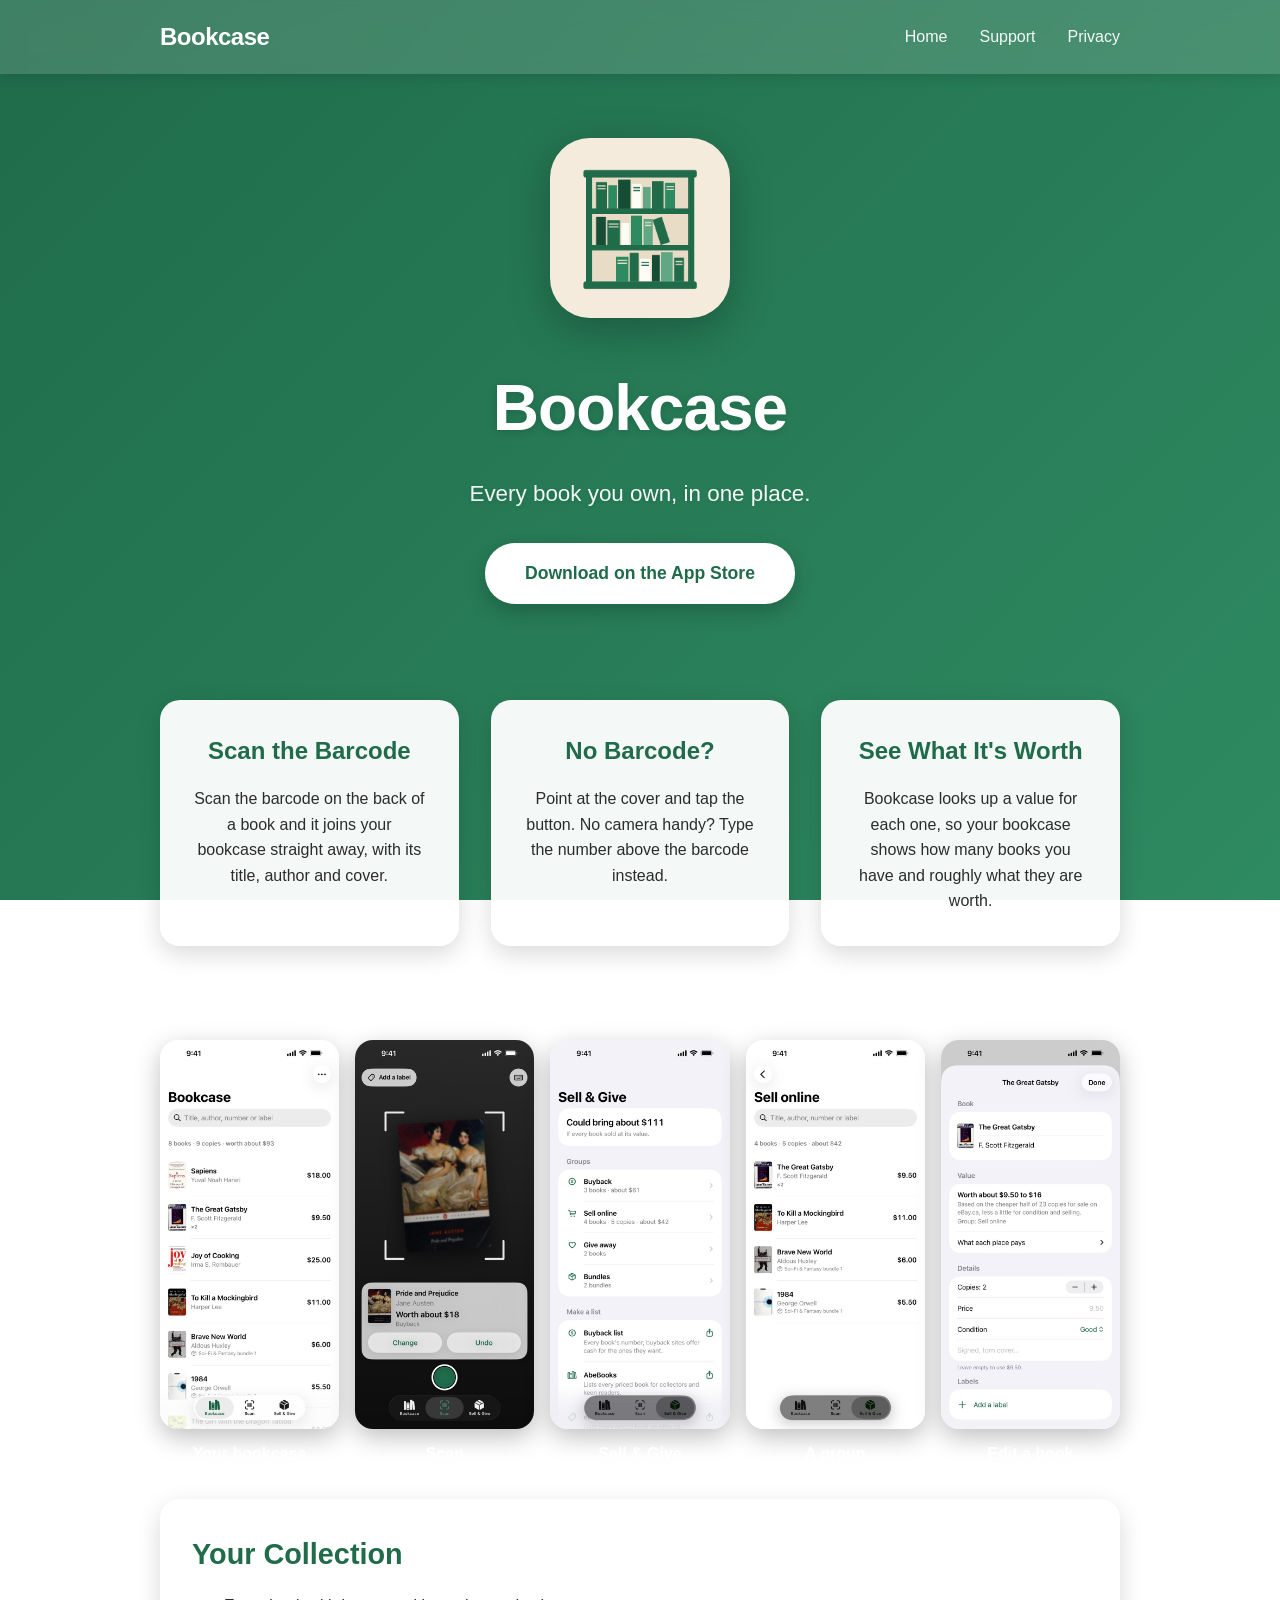
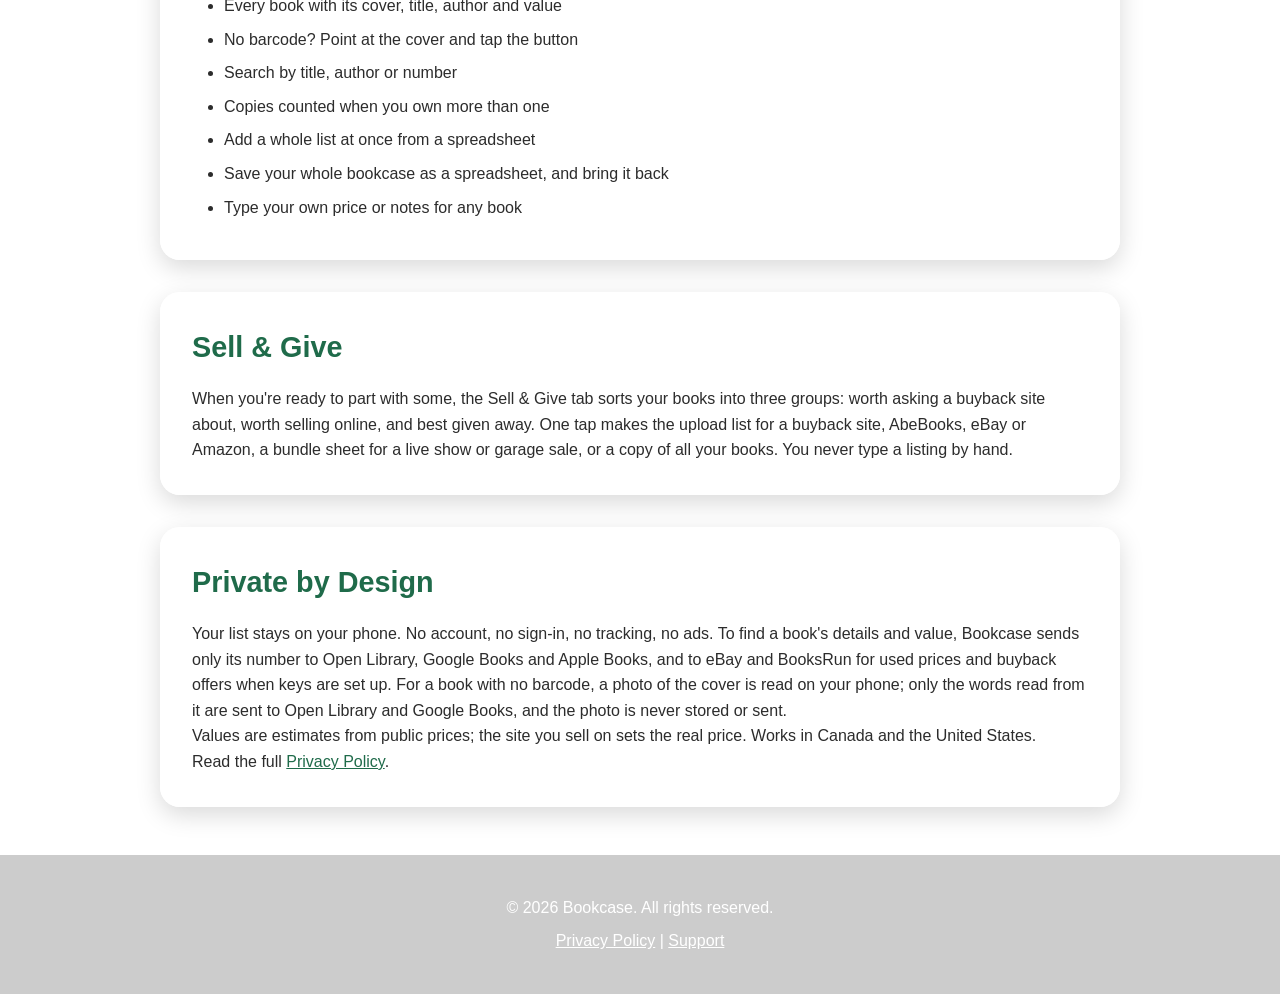
==== index.html @ 77d90b34 "Bookcase landing page, privacy policy and support page" ====
<!DOCTYPE html>
<html lang="en">
<head>
    <meta charset="UTF-8">
    <meta name="viewport" content="width=device-width, initial-scale=1.0">
    <meta name="robots" content="noindex, nofollow, noarchive">
    <title>Bookcase: Scan Your Shelf - Your books, with their value</title>
    <meta name="description" content="Scan a barcode and the book joins your bookcase with its title, cover and value. See what your collection is worth, and make a list when it's time to sell some.">
    <link rel="icon" type="image/png" href="bookcase-icon.png">
    <link rel="stylesheet" href="style.css">
</head>
<body>
    <nav>
        <div class="container">
            <h1>Bookcase</h1>
            <ul>
                <li><a href="index.html">Home</a></li>
                <li><a href="support.html">Support</a></li>
                <li><a href="privacy.html">Privacy</a></li>
            </ul>
        </div>
    </nav>

    <main class="container">
        <section class="hero">
            <div class="app-icon">
                <img src="bookcase-icon.png" alt="Bookcase App Icon" width="180" height="180">
            </div>
            <h2>Bookcase</h2>
            <p>Every book you own, in one place.</p>
            <div class="cta">
                <a href="https://apps.apple.com/app/id6824836922" class="button">Download on the App Store</a>
            </div>
        </section>

        <section class="features">
            <div class="feature-grid">
                <div class="feature">
                    <h4>Scan the Barcode</h4>
                    <p>Scan the barcode on the back of a book and it joins your bookcase straight away, with its title, author and cover.</p>
                </div>
                <div class="feature">
                    <h4>No Barcode?</h4>
                    <p>Point at the cover and tap the button. No camera handy? Type the number above the barcode instead.</p>
                </div>
                <div class="feature">
                    <h4>See What It's Worth</h4>
                    <p>Bookcase looks up a value for each one, so your bookcase shows how many books you have and roughly what they are worth.</p>
                </div>
            </div>
        </section>

        <section class="screenshots">
            <h3>See It</h3>
            <ul class="screenshot-row">
                <li>
                    <figure>
                        <img src="screenshots/01-bookcase.jpg" alt="The Bookcase tab: every book with its cover, title, author and value, and the total at the top" width="660" height="1434" loading="lazy" decoding="async">
                        <figcaption>Your bookcase</figcaption>
                    </figure>
                </li>
                <li>
                    <figure>
                        <img src="screenshots/02-scan.jpg" alt="The Scan tab: the camera reads a book, and a card shows its title, author and value" width="660" height="1434" loading="lazy" decoding="async">
                        <figcaption>Scan</figcaption>
                    </figure>
                </li>
                <li>
                    <figure>
                        <img src="screenshots/03-sell-and-give.jpg" alt="The Sell &amp; Give tab: books sorted into buyback, sell online and give away groups, with lists to make" width="660" height="1434" loading="lazy" decoding="async">
                        <figcaption>Sell &amp; Give</figcaption>
                    </figure>
                </li>
                <li>
                    <figure>
                        <img src="screenshots/04-group.jpg" alt="A group: the books to sell online, with their values" width="660" height="1434" loading="lazy" decoding="async">
                        <figcaption>A group</figcaption>
                    </figure>
                </li>
                <li>
                    <figure>
                        <img src="screenshots/05-edit.jpg" alt="The edit sheet for a book: its value, copies, price, condition, notes and labels" width="660" height="1434" loading="lazy" decoding="async">
                        <figcaption>Edit a book</figcaption>
                    </figure>
                </li>
            </ul>
        </section>

        <section>
            <h3>Your Collection</h3>
            <ul>
                <li>Every book with its cover, title, author and value</li>
                <li>No barcode? Point at the cover and tap the button</li>
                <li>Search by title, author or number</li>
                <li>Copies counted when you own more than one</li>
                <li>Add a whole list at once from a spreadsheet</li>
                <li>Save your whole bookcase as a spreadsheet, and bring it back</li>
                <li>Type your own price or notes for any book</li>
            </ul>
        </section>

        <section>
            <h3>Sell &amp; Give</h3>
            <p>When you're ready to part with some, the Sell &amp; Give tab sorts your books into three groups: worth asking a buyback site about, worth selling online, and best given away. One tap makes the upload list for a buyback site, AbeBooks, eBay or Amazon, a bundle sheet for a live show or garage sale, or a copy of all your books. You never type a listing by hand.</p>
        </section>

        <section>
            <h3>Private by Design</h3>
            <p>Your list stays on your phone. No account, no sign-in, no tracking, no ads. To find a book's details and value, Bookcase sends only its number to Open Library, Google Books and Apple Books, and to eBay and BooksRun for used prices and buyback offers when keys are set up. For a book with no barcode, a photo of the cover is read on your phone; only the words read from it are sent to Open Library and Google Books, and the photo is never stored or sent.</p>
            <p>Values are estimates from public prices; the site you sell on sets the real price. Works in Canada and the United States.</p>
            <p>Read the full <a href="privacy.html">Privacy Policy</a>.</p>
        </section>
    </main>

    <footer>
        <div class="container">
            <p>&copy; 2026 Bookcase. All rights reserved.</p>
            <p><a href="privacy.html">Privacy Policy</a> | <a href="support.html">Support</a></p>
        </div>
    </footer>
</body>
</html>
---- style.css ----
* {
    margin: 0;
    padding: 0;
    box-sizing: border-box;
}

:root {
    --gradient-start: #1F6B4A;
    --gradient-end: #2E8A61;
    --text-dark: #2c2c2c;
    --text-light: rgba(255, 255, 255, 0.95);
}

body {
    font-family: -apple-system, BlinkMacSystemFont, 'Segoe UI', Roboto, Oxygen, Ubuntu, Cantarell, sans-serif;
    line-height: 1.6;
    color: var(--text-dark);
    background: linear-gradient(135deg, var(--gradient-start) 0%, var(--gradient-end) 100%);
    background-attachment: fixed;
}

.container {
    max-width: 1000px;
    margin: 0 auto;
    padding: 0 20px;
}

/* Navigation */
nav {
    background: rgba(255, 255, 255, 0.15);
    backdrop-filter: blur(10px);
    -webkit-backdrop-filter: blur(10px);
    color: white;
    padding: 1rem 0;
    box-shadow: 0 4px 12px rgba(0, 0, 0, 0.1);
}

nav .container {
    display: flex;
    justify-content: space-between;
    align-items: center;
}

nav h1 {
    font-size: 1.5rem;
    font-weight: 700;
    letter-spacing: -0.5px;
}

nav ul {
    display: flex;
    list-style: none;
    gap: 2rem;
}

nav a {
    color: var(--text-light);
    text-decoration: none;
    transition: opacity 0.3s;
    font-weight: 500;
}

nav a:hover {
    opacity: 0.8;
}

/* Main Content */
main {
    padding: 3rem 0;
    min-height: calc(100vh - 200px);
}

main h2 {
    font-size: 2.5rem;
    margin-bottom: 1rem;
    color: white;
}

main h3 {
    font-size: 1.8rem;
    margin: 2rem 0 1rem;
    color: white;
}

main h4 {
    font-size: 1.3rem;
    margin: 1.5rem 0 0.5rem;
    color: white;
}

section {
    margin-bottom: 2rem;
}

/* Content sections (for support and privacy pages) */
main section:not(.hero):not(.features):not(.screenshots) {
    background: rgba(255, 255, 255, 0.95);
    padding: 2rem;
    border-radius: 20px;
    box-shadow: 0 8px 24px rgba(0, 0, 0, 0.15);
}

main section:not(.hero):not(.features):not(.screenshots) h3 {
    color: var(--gradient-start);
    margin-top: 0;
}

main section:not(.hero):not(.features):not(.screenshots) p,
main section:not(.hero):not(.features):not(.screenshots) li {
    color: var(--text-dark);
}

/* Hero Section */
.hero {
    text-align: center;
    padding: 4rem 0;
}

.app-icon {
    margin-bottom: 2rem;
}

.app-icon img {
    border-radius: 40px;
    box-shadow: 0 12px 40px rgba(0, 0, 0, 0.25);
    transition: transform 0.3s ease;
}

.app-icon img:hover {
    transform: scale(1.05);
}

.hero h2 {
    font-size: 4rem;
    margin-bottom: 1rem;
    font-weight: 700;
    letter-spacing: -1px;
    color: white;
    text-shadow: 0 2px 8px rgba(0, 0, 0, 0.15);
}

.hero p {
    font-size: 1.4rem;
    color: var(--text-light);
    margin-bottom: 2rem;
    text-shadow: 0 1px 4px rgba(0, 0, 0, 0.1);
}

.cta {
    margin-top: 2rem;
}

.button {
    display: inline-block;
    background: white;
    color: var(--gradient-start);
    padding: 1rem 2.5rem;
    text-decoration: none;
    border-radius: 30px;
    font-size: 1.1rem;
    font-weight: 600;
    transition: all 0.3s ease;
    box-shadow: 0 8px 20px rgba(0, 0, 0, 0.2);
}

.button:hover {
    transform: translateY(-2px);
    box-shadow: 0 12px 28px rgba(0, 0, 0, 0.25);
}

/* Features Grid */
.feature-grid {
    display: grid;
    grid-template-columns: repeat(auto-fit, minmax(250px, 1fr));
    gap: 2rem;
    margin-top: 2rem;
}

.feature {
    padding: 2rem;
    background: rgba(255, 255, 255, 0.95);
    border-radius: 20px;
    text-align: center;
    box-shadow: 0 8px 24px rgba(0, 0, 0, 0.15);
    transition: transform 0.3s ease, box-shadow 0.3s ease;
}

.feature:hover {
    transform: translateY(-4px);
    box-shadow: 0 12px 32px rgba(0, 0, 0, 0.2);
}

.feature h4 {
    margin: 0 0 1rem 0;
    font-size: 1.5rem;
    color: var(--gradient-start);
    font-weight: 700;
}

.feature p {
    color: var(--text-dark);
}

/* Screenshots: a row of five on desktop, a swipeable row on phones */
.screenshots h3 {
    text-align: center;
}

.screenshot-row {
    display: grid;
    grid-template-columns: repeat(5, 1fr);
    gap: 1rem;
    list-style: none;
    margin: 0;
    padding: 0;
}

.screenshot-row li {
    margin: 0;
}

.screenshot-row img {
    display: block;
    width: 100%;
    height: auto;
    border-radius: 18px;
    box-shadow: 0 8px 24px rgba(0, 0, 0, 0.25);
}

.screenshot-row figcaption {
    margin-top: 0.75rem;
    text-align: center;
    color: var(--text-light);
    font-weight: 600;
}

/* FAQ */
.faq {
    background: rgba(255, 255, 255, 0.95);
    padding: 1.5rem;
    margin-bottom: 1rem;
    border-radius: 15px;
    border-left: 4px solid var(--gradient-start);
    box-shadow: 0 4px 12px rgba(0, 0, 0, 0.1);
}

.faq h4 {
    margin: 0 0 0.5rem 0;
    color: var(--gradient-start);
    font-weight: 700;
}

.faq p {
    color: var(--text-dark);
}

/* Links */
a {
    color: var(--gradient-start);
}

a:hover {
    color: var(--gradient-end);
}

/* Lists */
ul {
    margin-left: 2rem;
    margin-top: 0.5rem;
}

li {
    margin-bottom: 0.5rem;
}

/* Footer */
footer {
    background: rgba(0, 0, 0, 0.2);
    backdrop-filter: blur(10px);
    -webkit-backdrop-filter: blur(10px);
    color: white;
    text-align: center;
    padding: 2rem 0;
    margin-top: 3rem;
}

footer a {
    color: white;
    text-decoration: underline;
}

footer a:hover {
    opacity: 0.8;
}

footer p {
    margin: 0.5rem 0;
}

/* Responsive */
@media (max-width: 768px) {
    nav .container {
        flex-direction: column;
        gap: 1rem;
    }

    nav ul {
        gap: 1rem;
    }

    .hero h2 {
        font-size: 2rem;
    }

    main h2 {
        font-size: 2rem;
    }

    .screenshot-row {
        display: flex;
        overflow-x: auto;
        scroll-snap-type: x mandatory;
        -webkit-overflow-scrolling: touch;
        padding-bottom: 1rem;
    }

    .screenshot-row li {
        flex: 0 0 62%;
        max-width: 260px;
        scroll-snap-align: center;
    }
}
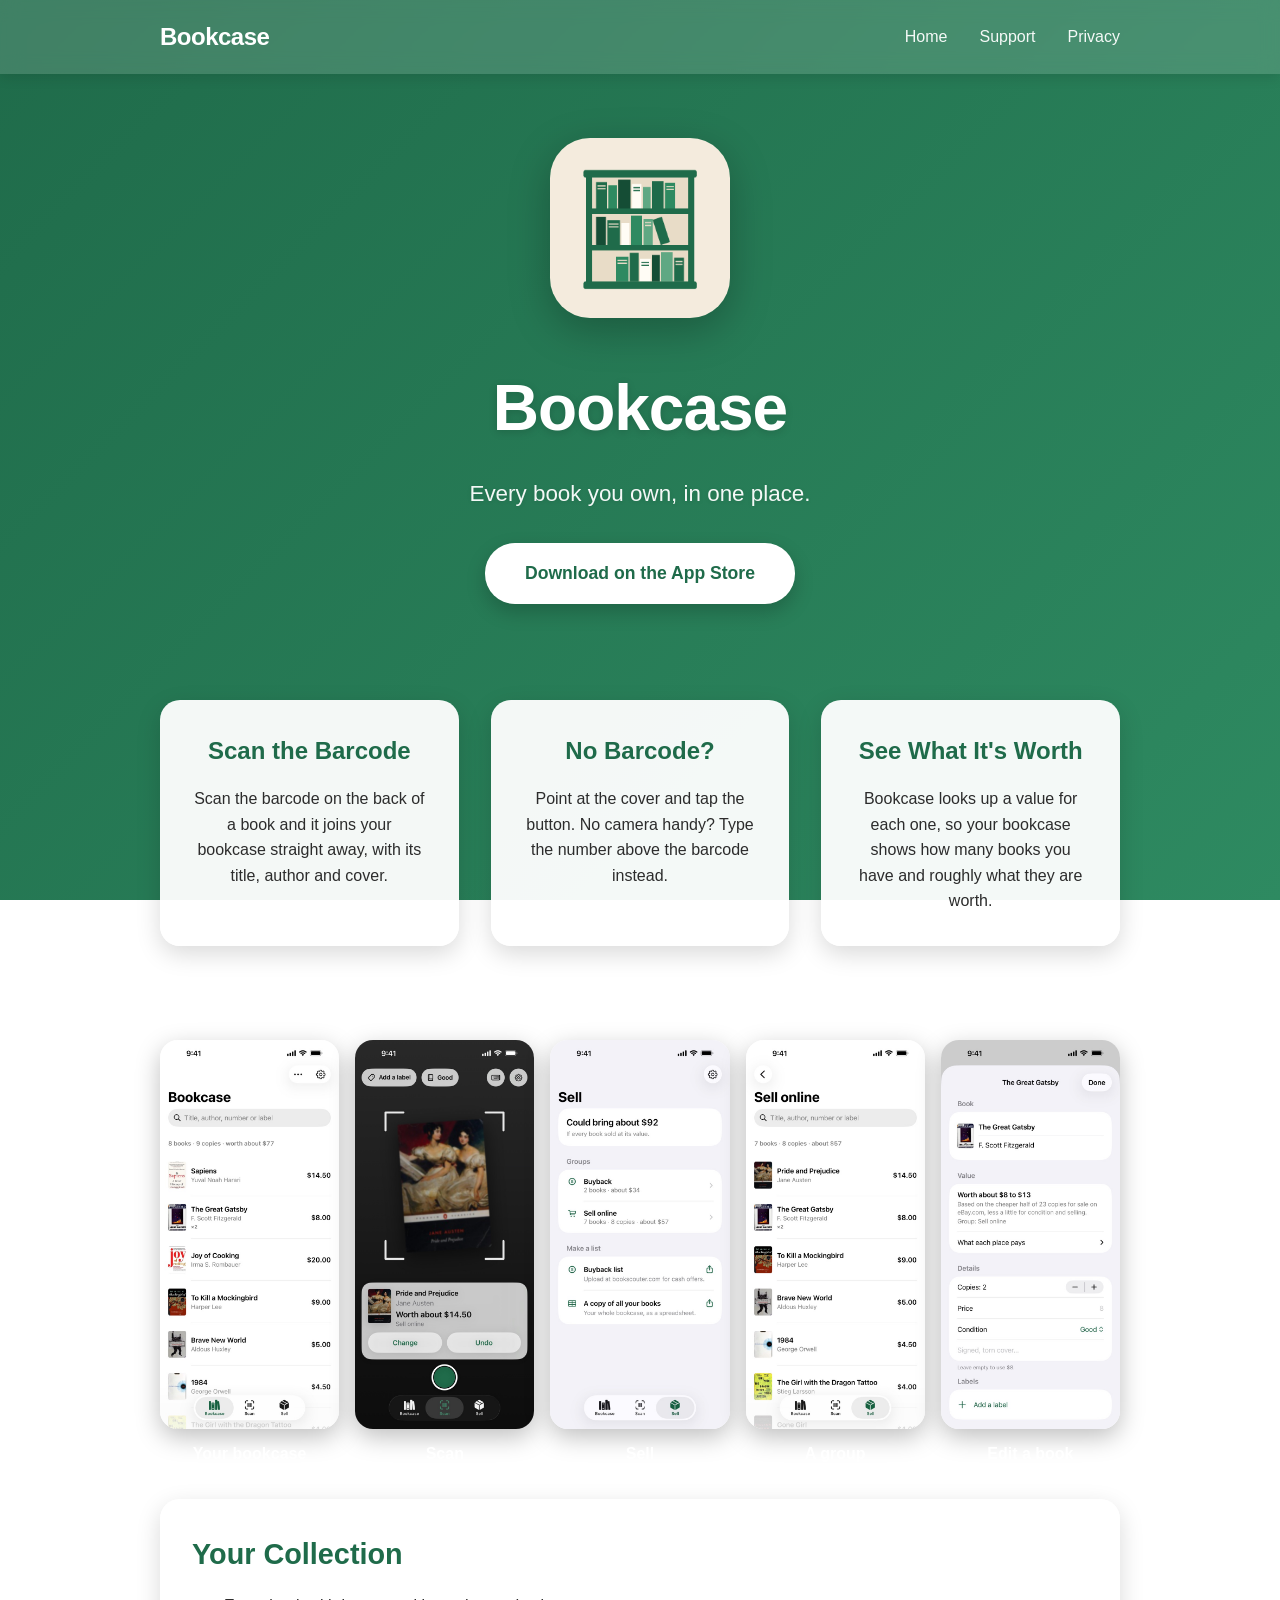
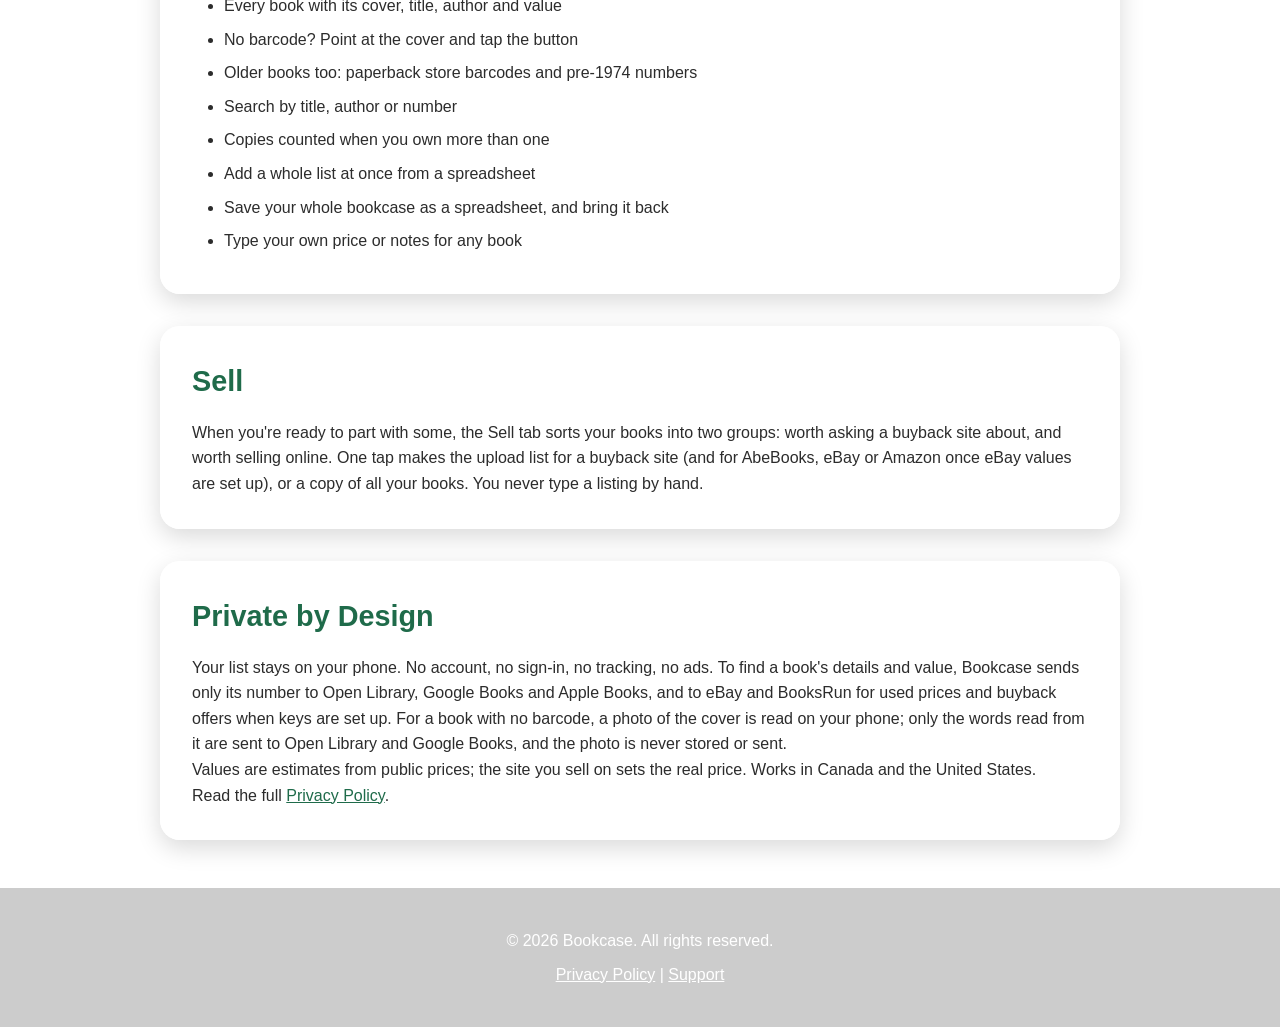
==== commit bc3e6526: "Bookcase 1.1: the Sell tab, two groups, older books, new screenshots" ====
--- a/index.html
+++ b/index.html
@@ -67,8 +67,8 @@
                 </li>
                 <li>
                     <figure>
-                        <img src="screenshots/03-sell-and-give.jpg" alt="The Sell &amp; Give tab: books sorted into buyback, sell online and give away groups, with lists to make" width="660" height="1434" loading="lazy" decoding="async">
-                        <figcaption>Sell &amp; Give</figcaption>
+                        <img src="screenshots/03-sell-and-give.jpg" alt="The Sell tab: books sorted into buyback and sell online groups, with lists to make" width="660" height="1434" loading="lazy" decoding="async">
+                        <figcaption>Sell</figcaption>
                     </figure>
                 </li>
                 <li>
@@ -91,6 +91,7 @@
             <ul>
                 <li>Every book with its cover, title, author and value</li>
                 <li>No barcode? Point at the cover and tap the button</li>
+                <li>Older books too: paperback store barcodes and pre-1974 numbers</li>
                 <li>Search by title, author or number</li>
                 <li>Copies counted when you own more than one</li>
                 <li>Add a whole list at once from a spreadsheet</li>
@@ -100,8 +101,8 @@
         </section>
 
         <section>
-            <h3>Sell &amp; Give</h3>
-            <p>When you're ready to part with some, the Sell &amp; Give tab sorts your books into three groups: worth asking a buyback site about, worth selling online, and best given away. One tap makes the upload list for a buyback site, AbeBooks, eBay or Amazon, a bundle sheet for a live show or garage sale, or a copy of all your books. You never type a listing by hand.</p>
+            <h3>Sell</h3>
+            <p>When you're ready to part with some, the Sell tab sorts your books into two groups: worth asking a buyback site about, and worth selling online. One tap makes the upload list for a buyback site (and for AbeBooks, eBay or Amazon once eBay values are set up), or a copy of all your books. You never type a listing by hand.</p>
         </section>
 
         <section>
